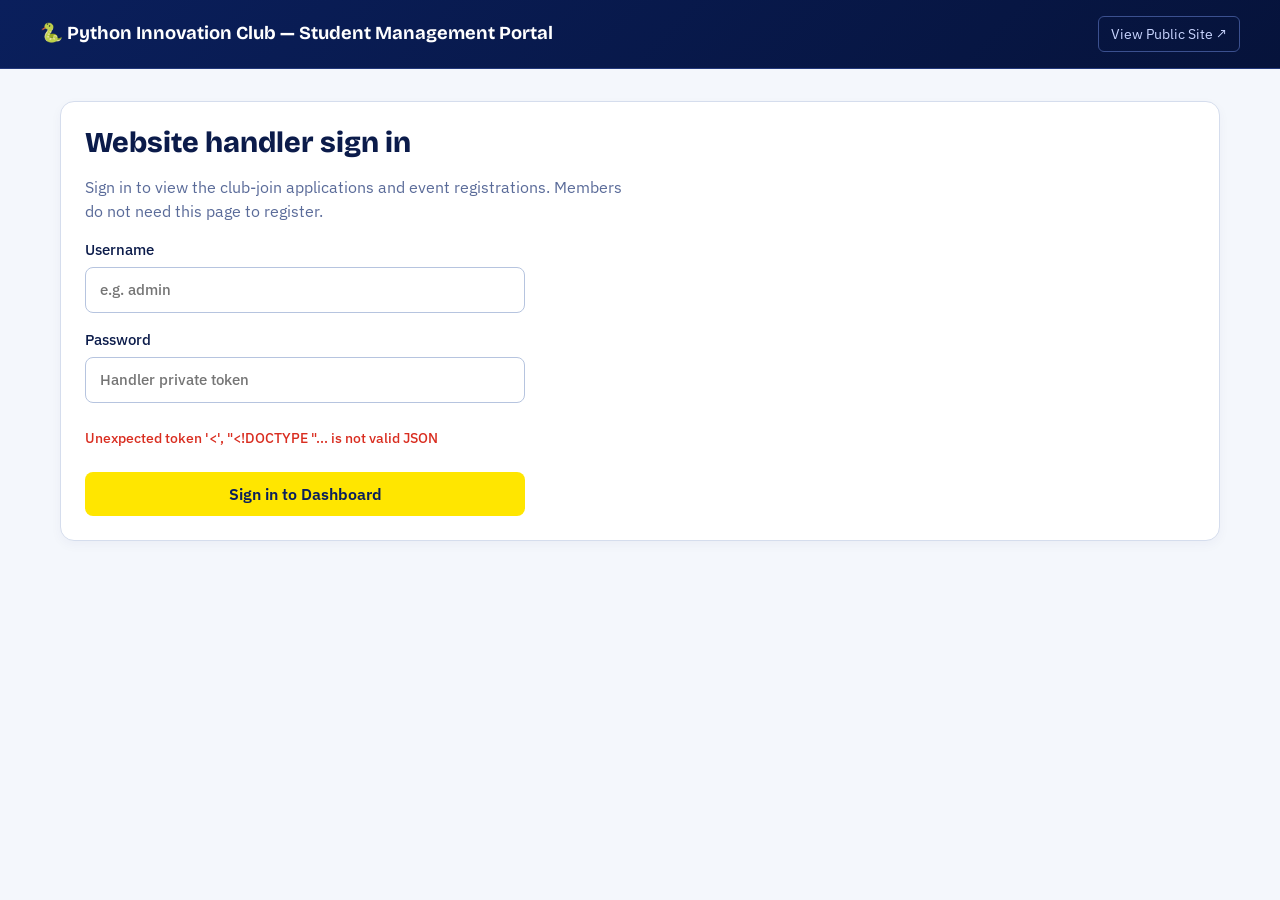
==== admin.html @ acf73d91 "Initial commit: Python Innovation Club website with Vercel deployment support" ====
<!DOCTYPE html>
<html lang="en">
<head>
<meta charset="utf-8">
<meta name="viewport" content="width=device-width, initial-scale=1">
<title>Student Management & Admin | Python Innovation Club</title>
<link rel="stylesheet" href="https://fonts.googleapis.com/css2?family=Bricolage+Grotesque:wght@600;700;800&family=IBM+Plex+Sans:wght@400;500;600&display=swap">
<style>
:root{
  --bg:#f4f7fc;--surface:#ffffff;--ink:#0b1b4a;--muted:#5a6b99;--line:#d5dded;
  --navy:#0a1f5c;--navy-dark:#06133b;--yellow:#ffe600;--c1:#1e6fe0;--c2:#1f9d55;
  --c3:#7a3fd1;--c4:#f07a1a;--danger:#d92d20;--danger-bg:#fee4e2;
  font-family:"IBM Plex Sans",system-ui,sans-serif;color:var(--ink);background:var(--bg);line-height:1.5;
}
*{box-sizing:border-box}
body{margin:0;min-height:100vh;background:var(--bg)}
header{background:linear-gradient(135deg,var(--navy),var(--navy-dark));color:#fff;padding:16px 24px;border-bottom:1px solid #23387a}
header .wrap{max-width:1200px;margin:0 auto;display:flex;align-items:center;justify-content:space-between;gap:16px;flex-wrap:wrap}
header strong{font-family:"Bricolage Grotesque",sans-serif;font-size:1.15rem;display:flex;align-items:center;gap:10px}
header a.back-link{color:#c9d5ff;text-decoration:none;font-size:.9rem;padding:6px 12px;border:1px solid #3b508f;border-radius:6px;transition:all .2s}
header a.back-link:hover{background:rgba(255,255,255,.1);color:#fff}
main{max-width:1200px;margin:32px auto;padding:0 20px}
h1,h2,h3{font-family:"Bricolage Grotesque",sans-serif;line-height:1.2;margin:0 0 .5em}
h1{font-size:1.8rem;font-weight:800}
h2{font-size:1.35rem;font-weight:700}
.card{background:var(--surface);border:1px solid var(--line);border-radius:14px;padding:24px;margin-bottom:24px;box-shadow:0 4px 12px rgba(10,31,92,.04)}
form{display:grid;gap:16px;max-width:440px}
label{display:grid;gap:6px;font-size:.92rem;font-weight:500;color:var(--ink)}
input,select{font:inherit;padding:11px 14px;border:1px solid #b6c4df;border-radius:8px;background:var(--surface);color:var(--ink)}
input:focus,select:focus{outline:3px solid var(--c1);outline-offset:1px}
button{font:inherit;font-weight:500;padding:10px 18px;border:0;border-radius:8px;cursor:pointer;transition:all .15s ease}
button.btn-primary{background:var(--yellow);color:var(--navy);font-weight:600}
button.btn-primary:hover{filter:brightness(1.05);transform:translateY(-1px)}
button.btn-secondary{background:var(--surface);border:1px solid var(--line);color:var(--ink)}
button.btn-secondary:hover{border-color:var(--c1);color:var(--c1)}
button.btn-danger{background:transparent;border:1px solid #fecdca;color:var(--danger);padding:6px 12px;font-size:.84rem;border-radius:6px}
button.btn-danger:hover{background:var(--danger-bg);border-color:var(--danger)}
button.btn-export{background:rgba(30,111,224,.08);border:1px solid rgba(30,111,224,.3);color:var(--c1);font-size:.88rem;padding:7px 14px}
button.btn-export:hover{background:var(--c1);color:#fff}
button:disabled{opacity:.6;cursor:wait;transform:none}
.status{min-height:1.5em;margin:8px 0;font-size:.9rem}
.status.error{color:var(--danger);font-weight:500}
.status.success{color:var(--c2);font-weight:500}

/* Dashboard Summary & Controls */
.stats-grid{display:grid;grid-template-columns:repeat(auto-fit,minmax(220px,1fr));gap:16px;margin-bottom:24px}
.stat-box{background:var(--surface);border:1px solid var(--line);border-radius:12px;padding:18px 22px;position:relative;overflow:hidden}
.stat-box::before{content:"";position:absolute;top:0;left:0;right:0;height:4px}
.stat-box:nth-child(1)::before{background:var(--c1)}
.stat-box:nth-child(2)::before{background:var(--c2)}
.stat-box:nth-child(3)::before{background:var(--c3)}
.stat-num{font-family:"Bricolage Grotesque",sans-serif;font-size:2rem;font-weight:800;color:var(--ink);line-height:1}
.stat-desc{font-size:.88rem;color:var(--muted);margin-top:6px}

.toolbar{display:flex;gap:12px;align-items:center;justify-content:space-between;flex-wrap:wrap;padding:18px 22px}
.toolbar p{margin:0;font-weight:500}
.toolbar-actions{display:flex;gap:10px;align-items:center;flex-wrap:wrap}

.filter-bar{display:flex;gap:14px;align-items:center;flex-wrap:wrap;margin-bottom:18px}
.search-input{flex:1;min-width:240px;padding:10px 14px;border:1px solid var(--line);border-radius:8px;font:inherit}
.filter-select{min-width:180px;padding:10px 12px;border:1px solid var(--line);border-radius:8px;font:inherit}

.table-wrap{overflow-x:auto;border:1px solid var(--line);border-radius:10px}
table{width:100%;border-collapse:collapse;text-align:left;font-size:.92rem}
thead{background:#edf2fa;color:var(--ink)}
th,td{padding:12px 14px;border-bottom:1px solid var(--line);vertical-align:middle}
th{font-family:"Bricolage Grotesque",sans-serif;font-weight:700;white-space:nowrap}
tr:nth-child(even){background:rgba(244,247,252,.5)}
tr:hover{background:rgba(30,111,224,.03)}
.badge-tag{display:inline-block;padding:3px 10px;border-radius:99px;font-size:.78rem;font-weight:600;border:1px solid transparent}
.badge-blue{background:rgba(30,111,224,.1);color:var(--c1);border-color:rgba(30,111,224,.2)}
.badge-green{background:rgba(31,157,85,.1);color:var(--c2);border-color:rgba(31,157,85,.2)}
.badge-purple{background:rgba(122,63,209,.1);color:var(--c3);border-color:rgba(122,63,209,.2)}
.table-header-row{display:flex;align-items:center;justify-content:space-between;margin-bottom:14px;gap:12px;flex-wrap:wrap}

[hidden]{display:none!important}
@media (max-width:768px){
  main{padding:0 14px;margin:20px auto}
  .toolbar{flex-direction:column;align-items:flex-start}
}
</style>
</head>
<body>
<header>
<div class="wrap">
  <strong>🐍 Python Innovation Club — Student Management Portal</strong>
  <a class="back-link" href="/" target="_blank">View Public Site ↗</a>
</div>
</header>

<main>
<section class="card" id="loginPanel">
<h1>Website handler sign in</h1>
<p style="color:var(--muted);max-width:540px;margin-top:0">Sign in to view the club-join applications and event registrations. Members do not need this page to register.</p>
<form id="loginForm">
<label>Username<input name="email" autocomplete="username" placeholder="e.g. admin" required></label>
<label>Password<input name="password" type="password" autocomplete="current-password" placeholder="Handler private token" required></label>
<p class="status" id="loginStatus" role="status" aria-live="polite"></p>
<button class="btn-primary" type="submit">Sign in to Dashboard</button>
</form>
</section>

<section id="dashboard" hidden>
<div class="card toolbar">
  <p id="welcome"></p>
  <div class="toolbar-actions">
    <button class="btn-secondary" id="refreshButton" type="button">🔄 Refresh Data</button>
    <button class="btn-secondary" id="logoutButton" type="button">Sign out</button>
  </div>
</div>

<div class="stats-grid">
  <div class="stat-box">
    <div class="stat-num" id="statEventsCount">0</div>
    <div class="stat-desc">Event Registrations</div>
  </div>
  <div class="stat-box">
    <div class="stat-num" id="statJoinsCount">0</div>
    <div class="stat-desc">Club Join Applications</div>
  </div>
  <div class="stat-box">
    <div class="stat-num" id="statUniqueCount">0</div>
    <div class="stat-desc">Total Active Students</div>
  </div>
</div>

<section class="card">
<div class="table-header-row">
  <div>
    <h2>Event Registrations Management</h2>
    <p style="margin:0;font-size:.88rem;color:var(--muted)">View, filter, search, export, or remove student event registrations.</p>
  </div>
  <div style="display:flex;gap:10px;align-items:center;flex-wrap:wrap">
    <button class="btn-export" id="exportEventsCsv" type="button">📥 Export CSV</button>
  </div>
</div>

<div class="filter-bar">
  <input class="search-input" id="searchEvents" type="search" placeholder="Search by student name or email...">
  <select class="filter-select" id="filterEventSelect">
    <option value="">All Events</option>
  </select>
</div>

<p class="status" id="eventStatus" role="status" aria-live="polite"></p>
<div class="table-wrap" id="eventList"></div>
</section>

<section class="card">
<div class="table-header-row">
  <div>
    <h2>Club Join Applications</h2>
    <p style="margin:0;font-size:.88rem;color:var(--muted)">Applications from students across engineering departments who applied to join the club.</p>
  </div>
  <div style="display:flex;gap:10px;align-items:center;flex-wrap:wrap">
    <button class="btn-export" id="exportJoinsCsv" type="button">📥 Export CSV</button>
  </div>
</div>

<div class="filter-bar">
  <input class="search-input" id="searchJoins" type="search" placeholder="Search by student name, email, department, or interest...">
</div>

<p class="status" id="joinStatus" role="status" aria-live="polite"></p>
<div class="table-wrap" id="joinList"></div>
</section>
</section>
</main>

<script>
var loginPanel=document.getElementById("loginPanel"),dashboard=document.getElementById("dashboard");
var rawApplications=[],rawRegistrations=[];

async function apiRequest(path,options){
 options=options||{};options.headers=Object.assign({},options.headers||{});
 if(options.body)options.headers["Content-Type"]="application/json";
 var response=await fetch(path,options);
 var data=response.status===204?{}:await response.json();
 if(!response.ok)throw new Error(data.error||"Request failed.");
 return data;
}

function formatDate(isoStr){
 if(!isoStr)return "—";
 try{
  var d=new Date(isoStr);
  if(isNaN(d.getTime()))return isoStr;
  return d.toLocaleDateString("en-IN",{day:"numeric",month:"short",year:"numeric"})+" "+d.toLocaleTimeString("en-IN",{hour:"2-digit",minute:"2-digit"});
 }catch(e){return isoStr}
}

function escapeCsvCell(text){
 if(text==null)return "";
 var str=String(text).replace(/"/g,'""');
 return '"'+str+'"';
}

function downloadCsv(filename,headers,rows){
 var csv=[headers.map(escapeCsvCell).join(",")];
 rows.forEach(function(row){
  csv.push(row.map(escapeCsvCell).join(","));
 });
 var blob=new Blob([csv.join("\r\n")],{type:"text/csv;charset=utf-8;"});
 var link=document.createElement("a");
 link.href=URL.createObjectURL(blob);
 link.download=filename;
 document.body.appendChild(link);
 link.click();
 document.body.removeChild(link);
}

function renderTable(containerId,columns,rows,emptyText,onDelete){
 var container=document.getElementById(containerId);
 container.replaceChildren();
 if(!rows.length){
  var empty=document.createElement("p");
  empty.style.padding="24px";
  empty.style.color="var(--muted)";
  empty.textContent=emptyText;
  container.appendChild(empty);
  return;
 }
 var table=document.createElement("table");
 var head=document.createElement("thead"),headerRow=document.createElement("tr");
 columns.forEach(function(column){
  var cell=document.createElement("th");cell.scope="col";cell.textContent=column.label;headerRow.appendChild(cell);
 });
 if(onDelete){
  var actCol=document.createElement("th");actCol.scope="col";actCol.textContent="Actions";headerRow.appendChild(actCol);
 }
 head.appendChild(headerRow);table.appendChild(head);
 var body=document.createElement("tbody");
 rows.forEach(function(row,idx){
  var tr=document.createElement("tr");
  columns.forEach(function(column){
   var cell=document.createElement("td");
   var val=row[column.key];
   if(column.key==="registered_at"||column.key==="submitted_at"){
    cell.textContent=formatDate(val);
   }else if(column.key==="year"||column.key==="department"){
    var badge=document.createElement("span");
    badge.className="badge-tag "+(column.key==="year"?"badge-blue":"badge-purple");
    badge.textContent=val||"—";
    cell.appendChild(badge);
   }else if(column.key==="event"){
    var badge=document.createElement("span");
    badge.className="badge-tag badge-green";
    badge.textContent=val||"—";
    cell.appendChild(badge);
   }else{
    cell.textContent=val==null?"":String(val);
   }
   tr.appendChild(cell);
  });
  if(onDelete){
   var actCell=document.createElement("td");
   var delBtn=document.createElement("button");
   delBtn.type="button";delBtn.className="btn-danger";
   delBtn.textContent="🗑️ Remove";
   delBtn.onclick=function(){onDelete(row)};
   actCell.appendChild(delBtn);
   tr.appendChild(actCell);
  }
  body.appendChild(tr);
 });
 table.appendChild(body);
 container.appendChild(table);
}

function updateStats(){
 document.getElementById("statEventsCount").textContent=rawRegistrations.length;
 document.getElementById("statJoinsCount").textContent=rawApplications.length;
 var emails=new Set();
 rawRegistrations.forEach(function(r){if(r.email)emails.add(r.email.toLowerCase())});
 rawApplications.forEach(function(a){if(a.email)emails.add(a.email.toLowerCase())});
 document.getElementById("statUniqueCount").textContent=emails.size;
}

function updateEventFilterOptions(){
 var select=document.getElementById("filterEventSelect");
 var currentVal=select.value;
 var events=Array.from(new Set(rawRegistrations.map(function(r){return r.event}).filter(Boolean))).sort();
 select.innerHTML='<option value="">All Events ('+rawRegistrations.length+')</option>';
 events.forEach(function(ev){
  var count=rawRegistrations.filter(function(r){return r.event===ev}).length;
  var opt=document.createElement("option");
  opt.value=ev;opt.textContent=ev+" ("+count+")";
  select.appendChild(opt);
 });
 select.value=currentVal;
}

function filterAndRenderRegistrations(){
 var q=(document.getElementById("searchEvents").value||"").trim().toLowerCase();
 var selectedEv=document.getElementById("filterEventSelect").value;
 var filtered=rawRegistrations.filter(function(r){
  var matchQ=!q||(r.name&&r.name.toLowerCase().includes(q))||(r.email&&r.email.toLowerCase().includes(q));
  var matchEv=!selectedEv||r.event===selectedEv;
  return matchQ&&matchEv;
 });
 renderTable("eventList",[
  {label:"Event Name",key:"event"},
  {label:"Student Name",key:"name"},
  {label:"Email",key:"email"},
  {label:"Registration Date",key:"registered_at"}
 ],filtered,"No matching event registrations found.",async function(row){
  if(confirm("Are you sure you want to remove the registration of "+row.name+" ("+row.email+") for '"+row.event+"'?")){
   try{
    await apiRequest("/api/events/registrations?event="+encodeURIComponent(row.event)+"&email="+encodeURIComponent(row.email),{method:"DELETE"});
    await loadLists();
   }catch(err){
    alert("Error deleting registration: "+err.message);
   }
  }
 });
}

function filterAndRenderJoins(){
 var q=(document.getElementById("searchJoins").value||"").trim().toLowerCase();
 var filtered=rawApplications.filter(function(a){
  return !q||(a.name&&a.name.toLowerCase().includes(q))||
             (a.email&&a.email.toLowerCase().includes(q))||
             (a.department&&a.department.toLowerCase().includes(q))||
             (a.interest&&a.interest.toLowerCase().includes(q));
 });
 renderTable("joinList",[
  {label:"Student Name",key:"name"},
  {label:"Email",key:"email"},
  {label:"Year",key:"year"},
  {label:"Department",key:"department"},
  {label:"Interest / Project Idea",key:"interest"},
  {label:"Submitted At",key:"submitted_at"}
 ],filtered,"No matching club-join applications found.",async function(row){
  if(confirm("Are you sure you want to remove the join application for "+row.name+" ("+row.email+")?")){
   try{
    await apiRequest("/api/admin/joins?email="+encodeURIComponent(row.email),{method:"DELETE"});
    await loadLists();
   }catch(err){
    alert("Error deleting application: "+err.message);
   }
  }
 });
}

function setAdmin(user){
 loginPanel.hidden=Boolean(user);dashboard.hidden=!user;
 if(user)document.getElementById("welcome").textContent="Welcome, "+user.name+" ("+user.email+"). Manage club registrations & applications below.";
}

async function loadLists(){
 document.getElementById("joinStatus").textContent="Loading applications...";
 document.getElementById("eventStatus").textContent="Loading registrations...";
 try{
  var results=await Promise.all([apiRequest("/api/admin/joins"),apiRequest("/api/events/registrations")]);
  rawApplications=results[0].applications||[];
  rawRegistrations=results[1].registrations||[];
  document.getElementById("joinStatus").textContent="";
  document.getElementById("eventStatus").textContent="";
  updateStats();
  updateEventFilterOptions();
  filterAndRenderRegistrations();
  filterAndRenderJoins();
 }catch(error){
  document.getElementById("joinStatus").className="status error";
  document.getElementById("eventStatus").className="status error";
  document.getElementById("joinStatus").textContent=error.message;
  document.getElementById("eventStatus").textContent=error.message;
  setAdmin(null);
 }
}

document.getElementById("searchEvents").addEventListener("input",filterAndRenderRegistrations);
document.getElementById("filterEventSelect").addEventListener("change",filterAndRenderRegistrations);
document.getElementById("searchJoins").addEventListener("input",filterAndRenderJoins);

document.getElementById("exportEventsCsv").addEventListener("click",function(){
 if(!rawRegistrations.length){alert("No registrations to export.");return}
 var rows=rawRegistrations.map(function(r){return [r.event,r.name,r.email,r.registered_at]});
 downloadCsv("python_club_event_registrations.csv",["Event","Student Name","Email","Registration Timestamp"],rows);
});

document.getElementById("exportJoinsCsv").addEventListener("click",function(){
 if(!rawApplications.length){alert("No applications to export.");return}
 var rows=rawApplications.map(function(a){return [a.name,a.email,a.year,a.department,a.interest,a.submitted_at]});
 downloadCsv("python_club_join_applications.csv",["Student Name","Email","Year","Department","Interest","Submitted Timestamp"],rows);
});

document.getElementById("loginForm").addEventListener("submit",async function(event){
 event.preventDefault();var form=event.currentTarget,status=document.getElementById("loginStatus"),button=form.querySelector("button");
 status.className="status";status.textContent="Signing in...";button.disabled=true;
 try{
  var result=await apiRequest("/api/login",{method:"POST",body:JSON.stringify(Object.fromEntries(new FormData(form).entries()))});
  if(!result.user||result.user.role!=="admin")throw new Error("Website handler access required.");
  form.reset();status.textContent="";setAdmin(result.user);await loadLists();
 }catch(error){
  status.className="status error";status.textContent=error.message;
 }finally{button.disabled=false}
});

document.getElementById("refreshButton").addEventListener("click",loadLists);
document.getElementById("logoutButton").addEventListener("click",async function(){
 try{await apiRequest("/api/logout",{method:"POST"});setAdmin(null)}
 catch(error){window.alert(error.message)}
});

apiRequest("/api/me").then(function(result){
 if(result.user&&result.user.role==="admin"){setAdmin(result.user);loadLists()}
}).catch(function(error){
 var status=document.getElementById("loginStatus");status.className="status error";status.textContent=error.message;
});
</script>
</body>
</html>
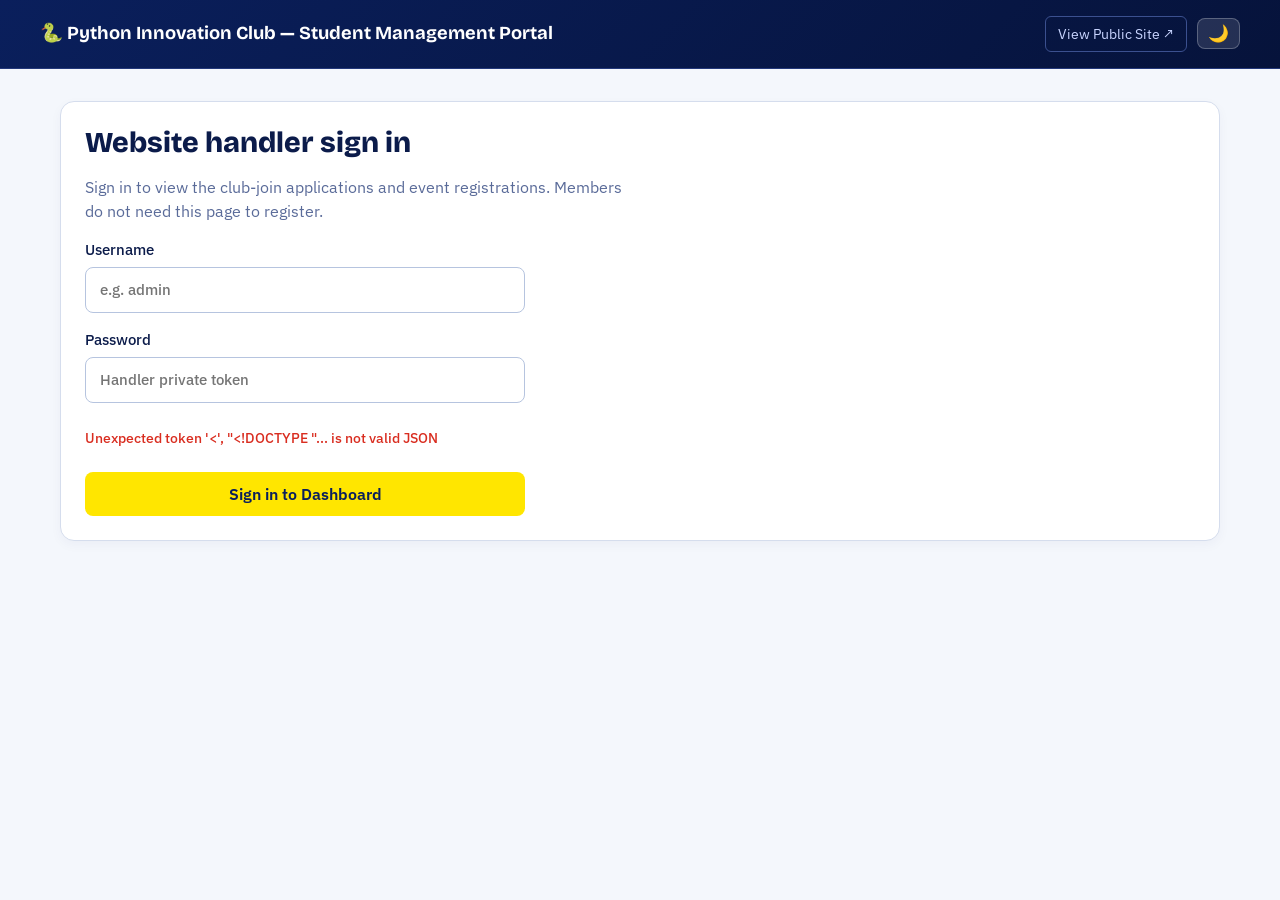
==== commit 67516091: "Enhance theme consistency, faculty team layout, instant data loading, and add index.html for Vercel" ====
--- a/admin.html
+++ b/admin.html
@@ -78,13 +78,35 @@
   main{padding:0 14px;margin:20px auto}
   .toolbar{flex-direction:column;align-items:flex-start}
 }
+@media (prefers-color-scheme:dark){
+  :root:not([data-theme="light"]){
+    --bg:#071440;--surface:#0e2260;--ink:#eef2ff;--muted:#aab8e6;--line:#24387f;
+    --navy-dark:#030a21;
+  }
+}
+:root[data-theme="dark"]{
+  --bg:#071440;--surface:#0e2260;--ink:#eef2ff;--muted:#aab8e6;--line:#24387f;
+  --navy-dark:#030a21;
+}
+:root[data-theme="dark"] thead{background:#132a75;color:#eef2ff}
+:root[data-theme="dark"] tr:nth-child(even){background:rgba(255,255,255,.03)}
+:root[data-theme="dark"] tr:hover{background:rgba(30,111,224,.15)}
+:root[data-theme="dark"] input, :root[data-theme="dark"] select{background:#0a1f5c;color:#eef2ff;border-color:#24387f}
+:root[data-theme="dark"] .stat-num{color:#eef2ff}
+:root[data-theme="dark"] label{color:#eef2ff}
+:root[data-theme="dark"] button.btn-secondary{background:#0e2260;border-color:#24387f;color:#eef2ff}
+.theme-toggle{background:rgba(255,255,255,.12);border:1px solid rgba(255,255,255,.25);color:#fff;font-size:1.05rem;padding:6px 10px;border-radius:8px;cursor:pointer;line-height:1;display:inline-flex;align-items:center;justify-content:center;transition:all .2s ease}
+.theme-toggle:hover{background:rgba(255,255,255,.25);border-color:var(--yellow)}
 </style>
 </head>
 <body>
 <header>
 <div class="wrap">
   <strong>🐍 Python Innovation Club — Student Management Portal</strong>
-  <a class="back-link" href="/" target="_blank">View Public Site ↗</a>
+  <div style="display:flex;align-items:center;gap:10px">
+    <a class="back-link" href="/" target="_blank">View Public Site ↗</a>
+    <button type="button" class="theme-toggle" id="themeToggle" aria-label="Toggle theme" title="Toggle theme">🌓</button>
+  </div>
 </div>
 </header>
 
@@ -408,6 +430,22 @@
 }).catch(function(error){
  var status=document.getElementById("loginStatus");status.className="status error";status.textContent=error.message;
 });
+(function(){
+ var toggle=document.getElementById("themeToggle");
+ function getTheme(){return localStorage.getItem("pic_theme")||(window.matchMedia("(prefers-color-scheme:dark)").matches?"dark":"light")}
+ function applyTheme(t){
+  document.documentElement.setAttribute("data-theme",t);
+  localStorage.setItem("pic_theme",t);
+  if(toggle)toggle.textContent=t==="dark"?"☀️":"🌙";
+ }
+ applyTheme(getTheme());
+ if(toggle){
+  toggle.addEventListener("click",function(){
+   var cur=document.documentElement.getAttribute("data-theme")==="dark"?"light":"dark";
+   applyTheme(cur);
+  });
+ }
+})();
 </script>
 </body>
 </html>
